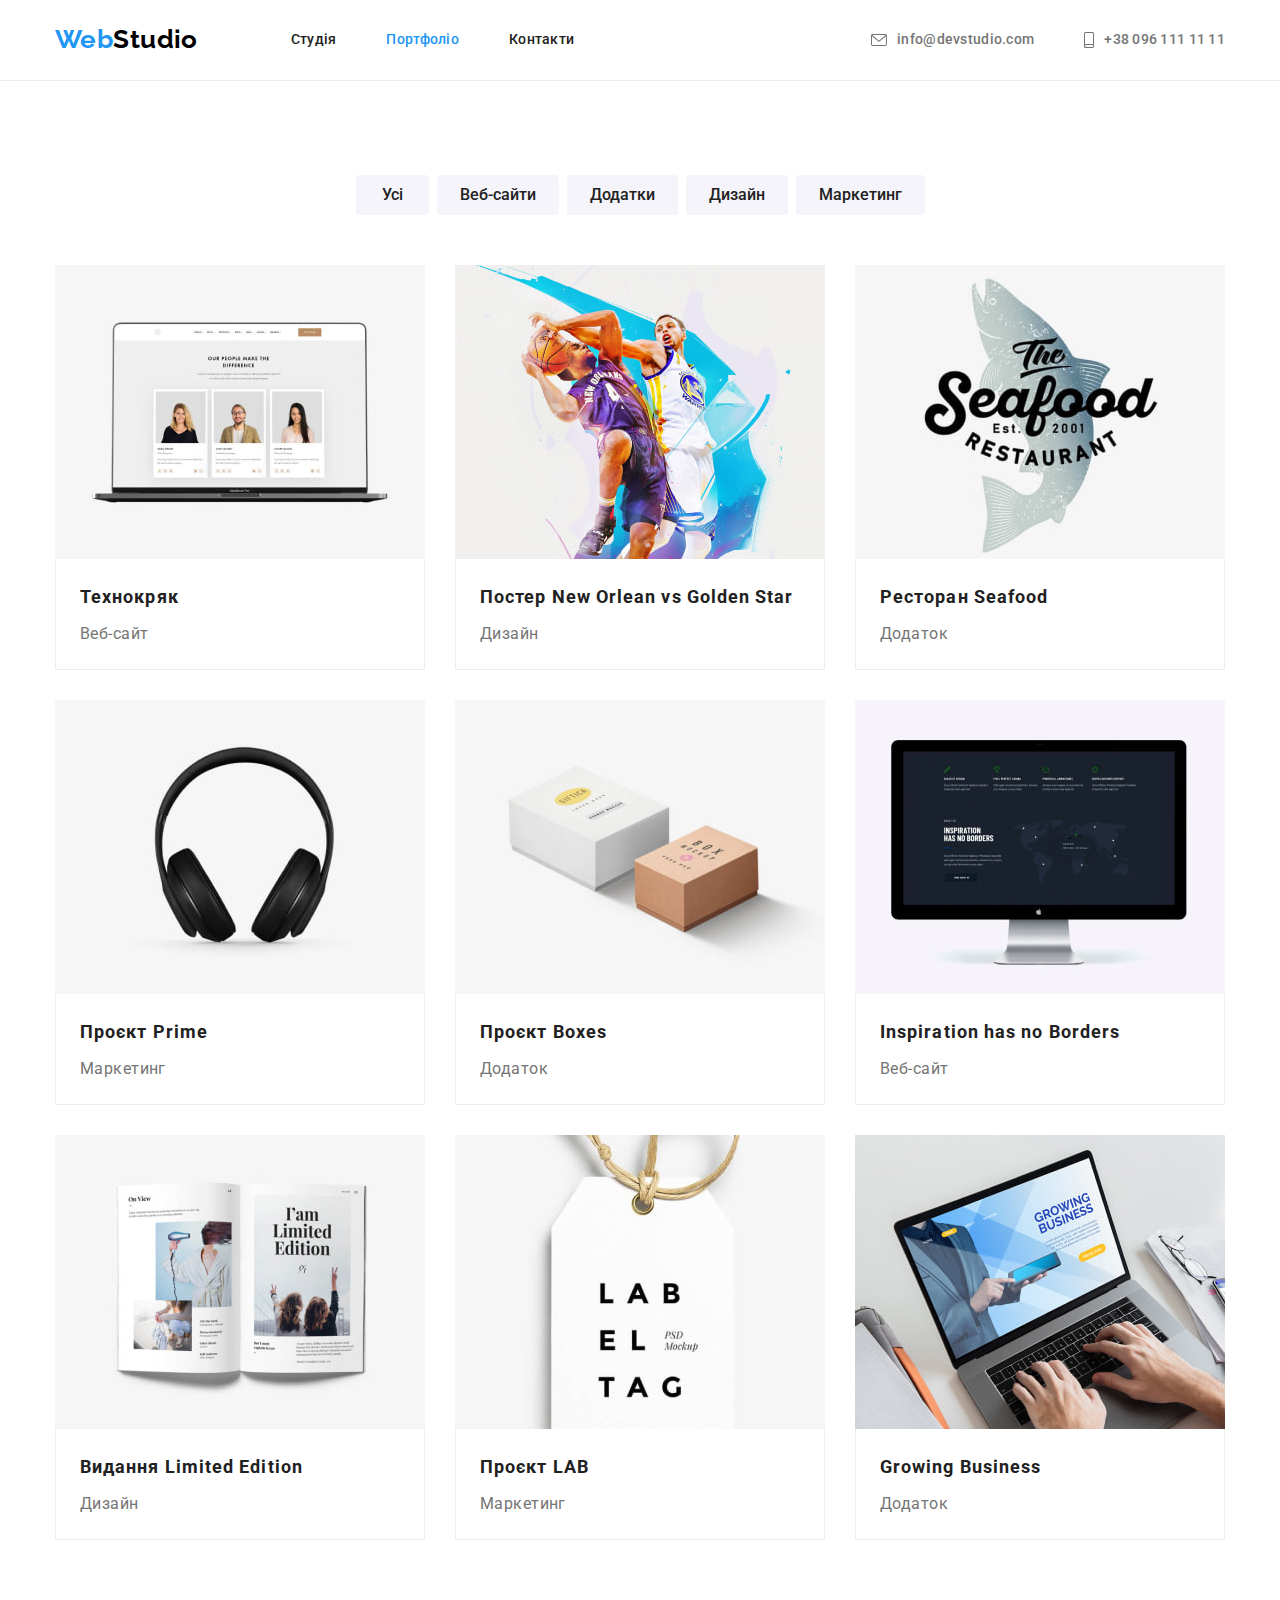
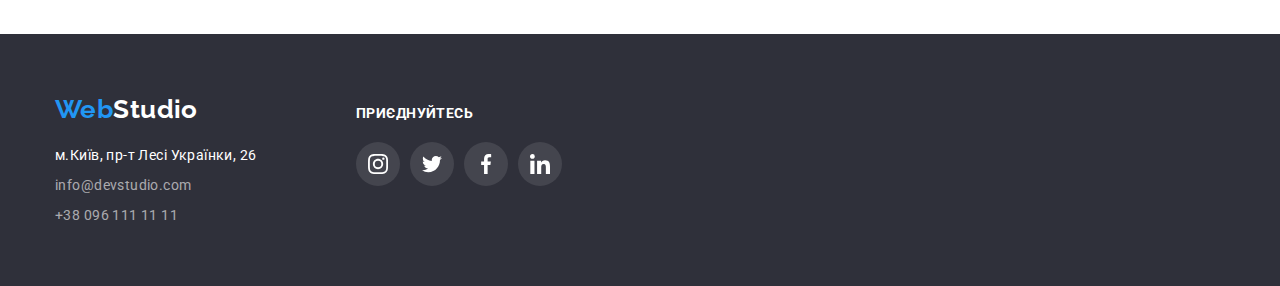
==== portfolio.html @ 9e5118ab "Initial commit" ====
<!DOCTYPE html>
<html lang="uk">
  <head>
    <meta charset="utf-8" />
    <meta http-equiv="x-ua-compatible" content="ie=edge" />
    <meta name="viewport" content="width=device-width, initial-scale=1.0" />
    <title>Портфоліо</title>
    <link
      href="https://fonts.googleapis.com/css2?family=Raleway:wght@700&family=Roboto:wght@400;500;700;900&display=swap"
      rel="stylesheet"
    />
    <link
      rel="stylesheet"
      href="https://cdnjs.cloudflare.com/ajax/libs/modern-normalize/1.1.0/modern-normalize.min.css"
    />
    <link rel="stylesheet" href="./css/styles.css" />
  </head>
  <body>
    <header class="page-header">
      <div class="container flexing">
        <nav class="flexing">
          <a href="./index.html" class="logo nounderline"
            ><span class="halflogo">Web</span>Studio</a
          >
          <ul class="site-nav list">
            <li class="list-item">
              <a href="./index.html" class="link nounderline">Студія</a>
            </li>
            <li class="list-item">
              <a href="./portfolio.html" class="link nounderline current"
                >Портфоліо</a
              >
            </li>
            <li class="list-item">
              <a href="#" class="link nounderline">Контакти</a>
            </li>
          </ul>
        </nav>
        <ul class="contact-list list">
          <li class="list-item">
            <a href="mailto:info@devstudio.com" class="contact nounderline">
              <svg class="icon-address" width="16" height="12">
                <use href="./images/sprite.svg#mail"></use>
              </svg>
              info@devstudio.com</a
            >
          </li>
          <li class="list-item">
            <a href="tel:+380961111111" class="contact nounderline">
              <svg class="icon-address" width="10" height="16">
                <use href="./images/sprite.svg#tel"></use>
              </svg>
              +38 096 111 11 11</a
            >
          </li>
        </ul>
      </div>
    </header>
    <main>
      <section class="section">
        <div class="container">
          <h1 class="invisible">Наші проєкти</h1>
          <!-- прихований заголовок -->
          <ul class="filter-buttons-list list">
            <li class="list-item">
              <button
                type="button"
                class="filter-button little-button section-background cursor-pointer"
              >
                Усі
              </button>
            </li>
            <li class="list-item">
              <button
                type="button"
                class="filter-button section-background cursor-pointer"
              >
                Веб-сайти
              </button>
            </li>
            <li class="list-item">
              <button
                type="button"
                class="filter-button section-background cursor-pointer"
              >
                Додатки
              </button>
            </li>
            <li class="list-item">
              <button
                type="button"
                class="filter-button section-background cursor-pointer"
              >
                Дизайн
              </button>
            </li>
            <li class="list-item">
              <button
                type="button"
                class="filter-button section-background cursor-pointer"
              >
                Маркетинг
              </button>
            </li>
          </ul>
          <ul class="projects-preview-list list">
            <li class="list-item">
              <a class="project-link nounderline" href="">
                <img
                  src="./images/portfolio/technokriak.jpg"
                  alt="сторінка у соцмережі з фотографіями на екрані ноутбука"
                />
                <div class="project-container">
                  <h2 class="project-preview-name">Технокряк</h2>
                  <p class="project-type">Веб-сайт</p>
                </div>
              </a>
            </li>
            <li class="list-item">
              <a class="project-link nounderline" href="">
                <img
                  src="./images/portfolio/basketposter.jpg"
                  alt="два баскетболісти борються за м'яч "
                  width="370"
                />
                <div class="project-container">
                  <h2 class="project-preview-name">
                    Постер New Orlean vs Golden Star
                  </h2>
                  <p class="project-type">Дизайн</p>
                </div>
              </a>
            </li>
            <li class="list-item">
              <a class="project-link nounderline" href="">
                <img
                  src="./images/portfolio/seafood.jpg"
                  alt="логотип ресторану-лосось"
                  width="370"
                />
                <div class="project-container">
                  <h2 class="project-preview-name">Ресторан Seafood</h2>
                  <p class="project-type">Додаток</p>
                </div>
              </a>
            </li>
            <li class="list-item">
              <a class="project-link nounderline" href="">
                <img
                  src="./images/portfolio/primeproject.jpg"
                  alt="чорні великі навушники"
                  width="370"
                />
                <div class="project-container">
                  <h2 class="project-preview-name">Проєкт Prime</h2>
                  <p class="project-type">Маркетинг</p>
                </div>
              </a>
            </li>
            <li class="list-item">
              <a class="project-link nounderline" href="">
                <img
                  src="./images/portfolio/boxesproject.jpg"
                  alt="біла і коричнева коробочки стоять поруч"
                  width="370"
                />
                <div class="project-container">
                  <h2 class="project-preview-name">Проєкт Boxes</h2>
                  <p class="project-type">Додаток</p>
                </div>
              </a>
            </li>
            <li class="list-item">
              <a class="project-link nounderline" href="">
                <img
                  src="./images/portfolio/inspirationwebsite.jpg"
                  alt="веб-сайт з картою світу на екрані монітора"
                  width="370"
                />
                <div class="project-container">
                  <h2 class="project-preview-name">
                    Inspiration has no Borders
                  </h2>
                  <p class="project-type">Веб-сайт</p>
                </div>
              </a>
            </li>
            <li class="list-item">
              <a class="project-link nounderline" href="">
                <img
                  src="./images/portfolio/booklimitededition.jpg"
                  alt="розгорнута книга"
                  width="370"
                />
                <div class="project-container">
                  <h2 class="project-preview-name">Видання Limited Edition</h2>
                  <p class="project-type">Дизайн</p>
                </div>
              </a>
            </li>
            <li class="list-item">
              <a class="project-link nounderline" href="">
                <img
                  src="./images/portfolio/labproject.jpg"
                  alt="логотип проєкту LAB у вигляді бірки зі шнурком"
                  width="370"
                />
                <div class="project-container">
                  <h2 class="project-preview-name">Проєкт LAB</h2>
                  <p class="project-type">Маркетинг</p>
                </div>
              </a>
            </li>
            <li class="list-item">
              <a class="project-link nounderline" href="">
                <img
                  src="./images/portfolio/growingbusiness.jpg"
                  alt="сторінка веб-сайту відкрита на ноутбуці"
                  width="370"
                />
                <div class="project-container">
                  <h2 class="project-preview-name">Growing Business</h2>
                  <p class="project-type">Додаток</p>
                </div>
              </a>
            </li>
          </ul>
        </div>
      </section>
    </main>
    <footer class="page-footer">
      <div class="container">
        <div class="container-logo-address-social">
          <div class="container-logo-address">
            <a href="./index.html" class="logo nounderline"
              ><span class="halflogo">Web</span>Studio</a
            >
            <address class="footer-contacts-area">
              <ul class="contact-list-footer list">
                <li>
                  <a
                    href="https://goo.gl/maps/9QX36jZyd1XsWhxr6"
                    class="contact-footer nounderline address-footer"
                    >м.Київ, пр-т Лесі Українки, 26</a
                  >
                </li>
                <li>
                  <a
                    href="mailto:info@devstudio.com"
                    class="contact-footer nounderline"
                    >info@devstudio.com</a
                  >
                </li>
                <li>
                  <a href="tel:+380961111111" class="contact-footer nounderline"
                    >+38 096 111 11 11</a
                  >
                </li>
              </ul>
            </address>
          </div>
          <div class="footer-social">
            <p class="join-social">Приєднуйтесь</p>
            <ul class="footer-social-list list">
              <li class="social-list-item">
                <a href="#">
                  <svg class="social-icon">
                    <use href="./images/sprite.svg#insta"></use>
                  </svg>
                </a>
              </li>
              <li class="social-list-item">
                <a href="#"
                  ><svg class="social-icon">
                    <use href="./images/sprite.svg#twit"></use>
                  </svg>
                </a>
              </li>
              <li class="social-list-item">
                <a href="#"
                  ><svg class="social-icon">
                    <use href="./images/sprite.svg#facebook"></use>
                  </svg>
                </a>
              </li>
              <li class="social-list-item">
                <a href="#"
                  ><svg class="social-icon">
                    <use href="./images/sprite.svg#linkedin"></use>
                  </svg>
                </a>
              </li>
            </ul>
          </div>
        </div>
      </div>
    </footer>
  </body>
</html>
---- css/styles.css ----
:root {
  --primary-text-color: #757575;
  --title-primary-text-color: #212121;
  --title-secondary-text-color: #ffffff;
  --primary-background-color: #2f303a;
  --secondary-background-color: #f5f4fa;
  --page-background: #ffffff;
  --accent-color: #2196f3;
  --logo-color: #000000;
  --icon-main-color: #afb1b8;
}

html {
  box-sizing: border-box;
}
*,
*::before,
*::after {
  box-sizing: inherit;
}

img {
  display: block;
  max-width: 100%;
  height: auto;
}

h1,
h2,
h3,
h4,
h5,
h6,
p,
ul {
  margin-top: 0;
  margin-right: 0;
  margin-bottom: 0;
  margin-left: 0;
}

body {
  color: var(--primary-text-color);
  background-color: var(--page-background);
  font-family: "Roboto", sans-serif;
  font-size: 14px;
  letter-spacing: 0.03em;
}

/* Убирает форматирование списков */
.list {
  list-style: none;
  padding: 0;
  margin: 0;
}
/* Убирает форматирование ссылок */
.nounderline {
  text-decoration: none;
}

/* делает невидимым */
.invisible {
  display: block;
  height: 0;
  color: transparent;
}

/* Фон чередующихся секций */
.section-background {
  background-color: var(--secondary-background-color);
}

/* Курсор указатель для кнопок */
.cursor-pointer {
  cursor: pointer;
}

/* Ставит флексбокс и центрирует содержимое */
.flexing {
  display: flex;
  align-items: center;
}

/* Ширина контентной области */
.container {
  width: 1200px;
  padding-left: 15px;
  padding-right: 15px;
  margin-left: auto;
  margin-right: auto;
}

/* Хедер */
.page-header {
  border-bottom: 1px solid #ececec;
}

/* Формат логотипа */
.logo {
  color: var(--logo-color);

  font-family: Raleway, sans-serif;
  font-weight: 700;
  font-size: 26px;
  line-height: 1.2;
}
/* Формат логотипа в футере */
.page-footer .logo {
  color: var(--title-secondary-text-color);
}
/* Половину логотипа делает #2196F3 */
.logo .halflogo {
  color: var(--accent-color);
}

/* Навигация по сайту */
.site-nav {
  display: flex;
  margin-left: 93px;
}

.site-nav .link {
  display: block;
  padding-top: 32px;
  padding-bottom: 32px;

  color: var(--title-primary-text-color);

  font-weight: 500;
  /* font-size: 14px; наследуется из боди */
  line-height: 1.14;
  letter-spacing: 0.02em;
}

.site-nav .current,
.site-nav .link:focus,
.site-nav .link:hover {
  color: var(--accent-color);
}

.site-nav .list-item:not(:last-child) {
  margin-right: 50px;
}

/* Список контактов */
.contact-list {
  display: flex;
  margin-left: auto;
}
.icon-address {
  margin-right: 10px;
}
.contact-list .contact {
  display: flex;
  align-items: center;
  padding-top: 32px;
  padding-bottom: 32px;

  color: var(--primary-text-color);
  fill: var(--primary-text-color);
  font-weight: 500;
  /* font-size: 14px; наследуется из боди */
  line-height: 1.14;
  letter-spacing: 0.02em;
}
.contact-list .contact:focus,
.contact-list .contact:hover {
  color: var(--accent-color);
  fill: var(--accent-color);
}

.contact-list .list-item:not(:last-child) {
  margin-right: 50px;
}
/* Формат секций */
.section {
  padding-top: 94px;
  padding-bottom: 94px;
}
/* Заголовки секций */
.section-header {
  color: var(--title-primary-text-color);
  /* font-weight: 700; значение для заголовков умолчанию*/
  font-size: 36px;
  line-height: 1.17;
  text-align: center;
}

/* Секция-герой */
.hero-zone {
  height: 600px;
  max-width: 1600px;
  padding-top: 200px;
  padding-bottom: 200px;
  margin-left: auto;
  margin-right: auto;
  text-align: center;

  background-image: linear-gradient(
      to right,
      rgba(47, 48, 58, 0.4),
      rgba(47, 48, 58, 0.4)
    ),
    url(../images/hero.jpg);
  background-color: #c4c4c4;
  background-repeat: no-repeat;
  background-position: center;
  background-size: cover;
}
.hero-zone .hero-header {
  width: 696px;
  margin-left: auto;
  margin-right: auto;

  color: var(--title-secondary-text-color);

  font-weight: 900;
  font-size: 44px;
  line-height: 1.36;
  letter-spacing: 0.06em;
  text-transform: uppercase;
}
.hero-zone .hero-button {
  display: inline-block;
  min-width: 216px;
  padding: 10px 32px;
  margin-top: 30px;

  box-shadow: 0px 4px 4px rgba(0, 0, 0, 0.15);
  border-radius: 4px;
  border: 1px solid transparent;
  color: var(--title-secondary-text-color);
  background-color: var(--accent-color);

  font-family: inherit;
  font-weight: 700;
  font-size: 16px;
  line-height: 1.88;
  letter-spacing: 0.06em;
}
.hero-zone .hero-button:hover,
.hero-zone .hero-button:focus {
  background-color: #188ce8;
}

/* Секция Преимущества */
.section.benefits-section {
  padding-bottom: 0;
}
.benefits-list {
  display: flex;
  justify-content: center;
}
.benefits-list .list-item {
  width: calc((100%-90px) / 4);
}
.benefits-list .list-item:not(:last-child) {
  margin-right: 30px;
}
.benefit-icon {
  width: 70px;
  height: 70px;
}
.benefit-icon-container {
  display: flex;
  justify-content: center;
  align-items: center;
  width: 270px;
  height: 120px;
  margin-bottom: 30px;

  background-color: var(--secondary-background-color);
  border-radius: 4px;
  border-color: transparent;
}
.benefits-list .benefit-header {
  color: var(--title-primary-text-color);
  /* font-weight: 700; значение для заголовков умолчанию*/
  font-size: 14px;
  line-height: 1.14;
  text-transform: uppercase;
}
.list-item .plaintext {
  margin-top: 10px;
  /* font-weight: 400; значение для параграфа умолчанию */
  /* font-size: 14px; наследуется из боди */
  line-height: 1.71;
}

/* секция Чим займаємося */
.works-list {
  display: flex;
  justify-content: space-between;
  margin-top: 50px;
}

/* Секция Наша команда */
.team-list {
  margin-top: 50px;
  display: flex;
  justify-content: space-between;
}
.team-list .list-item {
  width: 270px;

  background-color: var(--page-background);
  box-shadow: 0px 1px 3px rgba(0, 0, 0, 0.12), 0px 1px 1px rgba(0, 0, 0, 0.14),
    0px 2px 1px rgba(0, 0, 0, 0.2);
  border-radius: 0px 0px 4px 4px;
}
.team-container {
  padding-top: 30px;
  padding-bottom: 30px;
}

.team-list .teammate-name {
  color: var(--title-primary-text-color);
  font-weight: 500;
  font-size: 16px;
  line-height: 1.19;
  text-align: center;
}
.team-list .teammate-position {
  /* font-weight: 400 значение для параграфа умолчанию */
  margin-top: 10px;

  font-size: 16px;
  line-height: 1.19;
  text-align: center;
}
/* Соцсети */
.teammate-social-list {
  display: flex;
  justify-content: center;
  gap: 10px;
  margin-top: 16px;
}

.social-list-item a {
  display: flex;
  align-items: center;
  justify-content: center;
  width: 44px;
  height: 44px;
  border-radius: 50%;
  color: var(--icon-main-color);
}
.social-icon {
  height: 20px;
  width: 20px;
  fill: currentColor;
}
.social-list-item a:hover {
  background-color: var(--accent-color);
  color: var(--page-background);
}
/* Постійні клієнти */
.clients-list {
  display: flex;
  justify-content: space-between;
  margin-top: 50px;
}
.clients-list-item a {
  display: flex;
  align-items: center;
  justify-content: center;
  width: 170px;
  height: 92px;
  border: 1px solid var(--icon-main-color);
  border-radius: 4px;

  color: var(--icon-main-color);
}

.client-icon {
  height: 60px;
  width: 106px;
  fill: currentColor;
}
.clients-list-item a:hover {
  color: var(--accent-color);
  border-color: var(--accent-color);
}
/* СТРАНИЦА ПОРТФОЛИО */
/* Кнопки фильтра превью проектов*/
.filter-buttons-list {
  display: flex;
  justify-content: center;
  margin-bottom: 50px;
}

.filter-buttons-list .filter-button {
  padding-top: 6px;
  padding-bottom: 6px;
  padding-right: 22px;
  padding-left: 22px;

  color: var(--title-primary-text-color);
  background-color: var(--secondary-background-color);
  font-family: inherit;
  font-weight: 500;
  font-size: 16px;
  line-height: 1.62;
  text-align: center;
  border: 1px solid transparent;
  border-radius: 4px;
}
.filter-buttons-list .filter-button:focus,
.filter-buttons-list .filter-button:hover {
  color: var(--title-secondary-text-color);
  background-color: var(--accent-color);
  box-shadow: 0px 3px 1px rgba(0, 0, 0, 0.1), 0px 1px 2px rgba(0, 0, 0, 0.08),
    0px 2px 2px rgba(0, 0, 0, 0.12);
}
.filter-buttons-list .list-item:not(:last-child) {
  margin-right: 8px;
}
.filter-button.little-button {
  padding-right: 25px;
  padding-left: 25px;
}

/* Секция превью проектов */
.projects-preview-list {
  display: flex;
  flex-wrap: wrap;
  margin: -15px;
}
.projects-preview-list .list-item {
  margin: 15px;
  width: 370px;
}
.project-container {
  padding-top: 20px;
  padding-bottom: 20px;
  padding-left: 24px;
  padding-right: 24px;
  border-right: 1px solid #eeeeee;
  border-bottom: 1px solid #eeeeee;
  border-left: 1px solid #eeeeee;
}
.projects-preview-list .project-link {
  display: block;
}
.projects-preview-list .project-link:hover {
  box-shadow: 0px 1px 1px rgba(0, 0, 0, 0.12), 0px 4px 4px rgba(0, 0, 0, 0.06),
    1px 4px 6px rgba(0, 0, 0, 0.16);
}
.projects-preview-list .project-preview-name {
  color: var(--title-primary-text-color);
  font-weight: 700;
  font-size: 18px;
  line-height: 2;
  letter-spacing: 0.06em;
}
.projects-preview-list .project-type {
  color: var(--primary-text-color);

  margin-top: 4px;
  font-weight: 400;
  font-size: 16px;
  line-height: 1.88;
}
/* Футер */
.page-footer {
  background-color: var(--primary-background-color);
  padding-top: 60px;
  padding-bottom: 60px;
}

/* Адрес в футере*/
.footer-contacts-area {
  margin-top: 20px;
  width: 231px;
}
.contact-footer {
  display: block;
  margin-top: 9px;
}
.contact-footer.address-footer {
  color: var(--title-secondary-text-color);
  margin-top: 0;
}
.contact-footer {
  color: rgb(255, 255, 255, 0.6);
  /* font-weight: 400; */
  /* font-size: 14px; наследуется из боди */
  font-style: normal;
  line-height: 1.5;
}
.contact-footer:focus,
.contact-footer:hover {
  color: var(--accent-color);
}
/* Социальные сети в футере */

.container-logo-address-social {
  display: flex;
  align-items: baseline;
}
.footer-social {
  margin-left: 70px;
}
.footer-social-list {
  display: flex;
  justify-content: center;
  gap: 10px;
  width: 206px;
  margin-top: 20px;
}
.join-social {
  color: var(--title-secondary-text-color);
  font-weight: 700;
  font-size: 14px;
  line-height: 1.14;
  text-transform: uppercase;
}
.footer-social-list a {
  color: var(--page-background);
  background-color: rgba(255, 255, 255, 0.1);
}
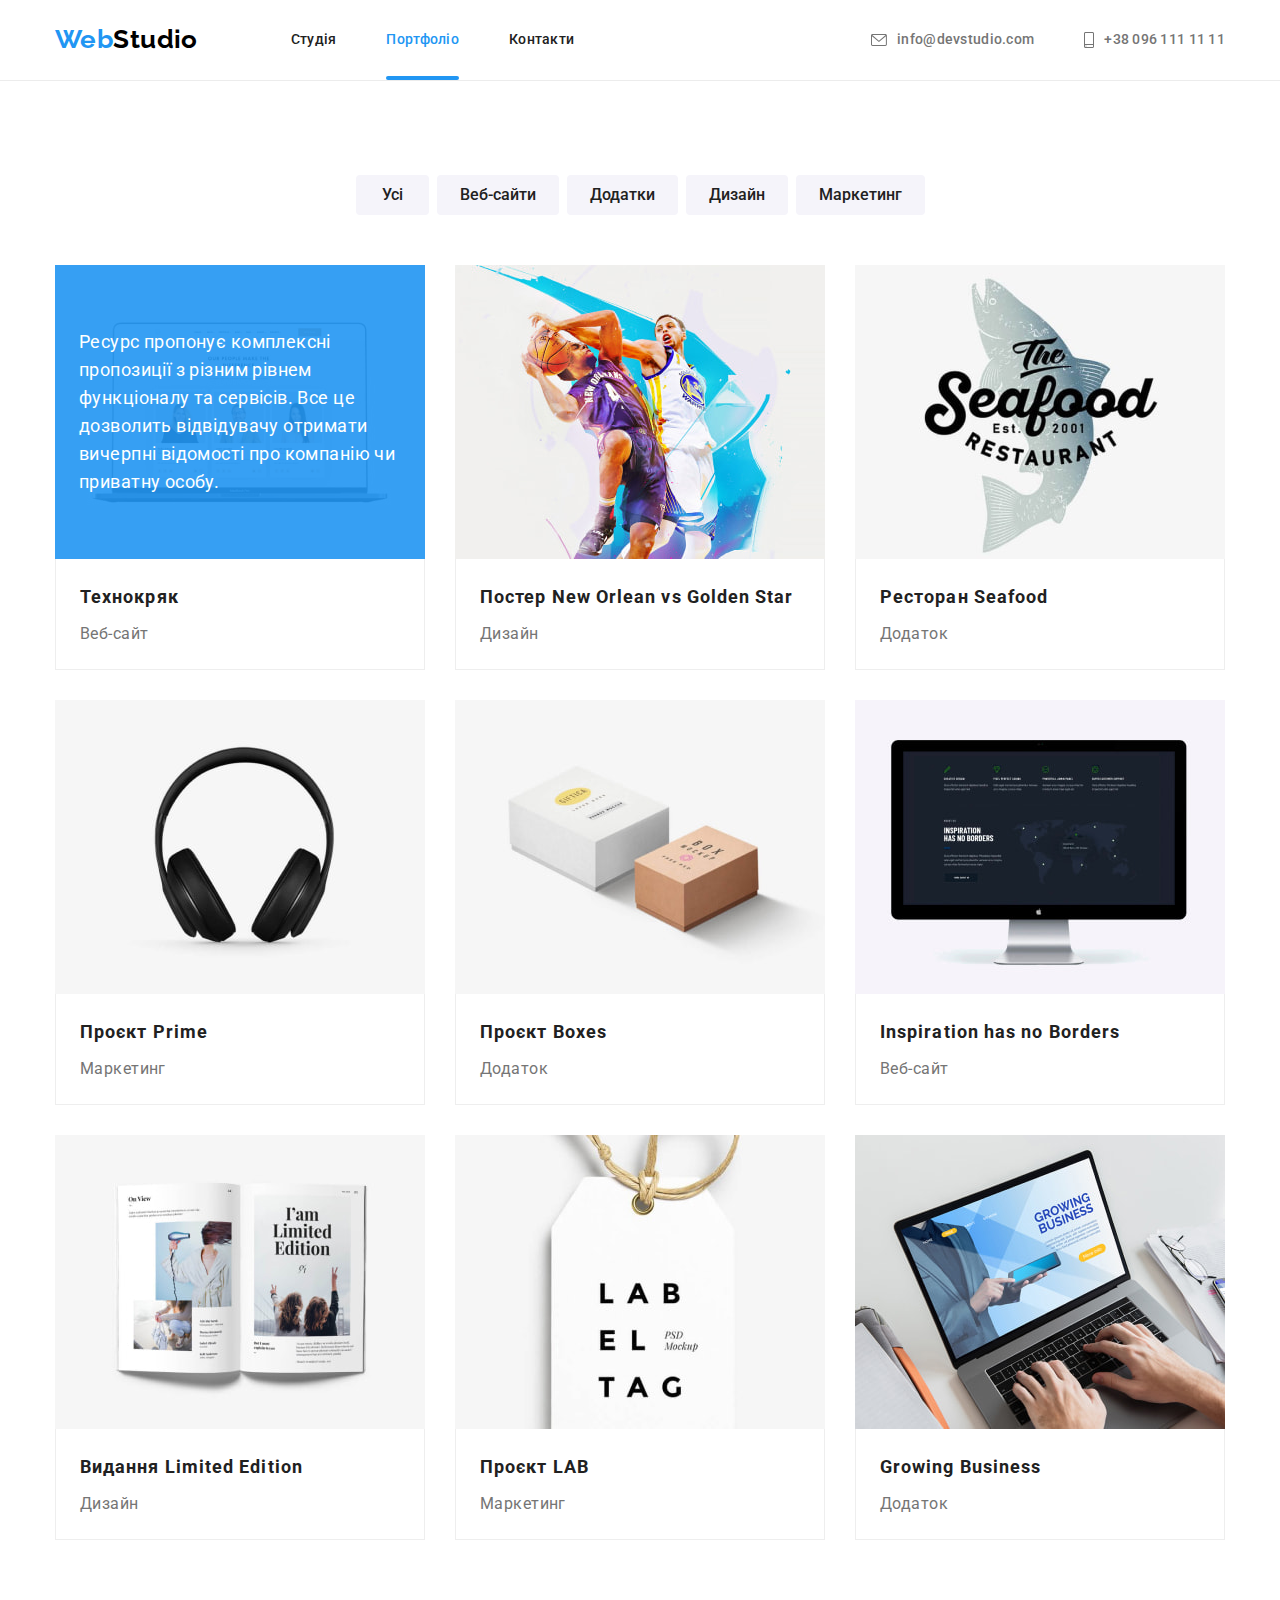
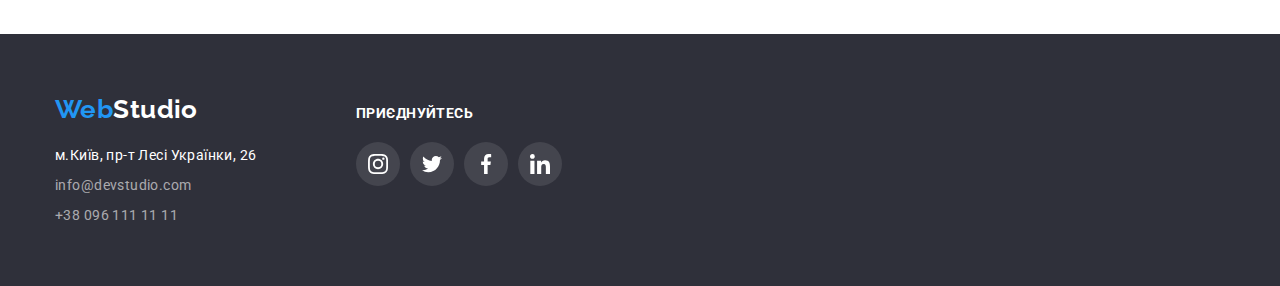
==== commit b1cea809: "feat:add overlay on projects preview" ====
--- a/portfolio.html
+++ b/portfolio.html
@@ -106,10 +106,17 @@
           <ul class="projects-preview-list list">
             <li class="list-item">
               <a class="project-link nounderline" href="">
-                <img
-                  src="./images/portfolio/technokriak.jpg"
-                  alt="сторінка у соцмережі з фотографіями на екрані ноутбука"
-                />
+                <div class="project-img-thumb">
+                  <img
+                    src="./images/portfolio/technokriak.jpg"
+                    alt="сторінка у соцмережі з фотографіями на екрані ноутбука"
+                  />
+                  <p class="project-title">
+                    Ресурс пропонує комплексні пропозиції з різним рівнем
+                    функціоналу та сервісів. Все це дозволить відвідувачу
+                    отримати вичерпні відомості про компанію чи приватну особу.
+                  </p>
+                </div>
                 <div class="project-container">
                   <h2 class="project-preview-name">Технокряк</h2>
                   <p class="project-type">Веб-сайт</p>
--- a/css/styles.css
+++ b/css/styles.css
@@ -120,6 +120,7 @@
 }
 
 .site-nav .link {
+  position: relative;
   display: block;
   padding-top: 32px;
   padding-bottom: 32px;
@@ -130,6 +131,16 @@
   /* font-size: 14px; наследуется из боди */
   line-height: 1.14;
   letter-spacing: 0.02em;
+}
+.site-nav .current::after {
+  position: absolute;
+  bottom: 0;
+  left: 0;
+  content: "";
+  width: 100%;
+  height: 4px;
+  border-radius: 2px;
+  background-color: var(--accent-color);
 }
 
 .site-nav .current,
@@ -290,10 +301,31 @@
 /* секция Чим займаємося */
 .works-list {
   display: flex;
-  justify-content: space-between;
+  gap: 30px;
   margin-top: 50px;
 }
-
+.works-list .list-item {
+  position: relative;
+  width: calc((100%-60) / 3);
+}
+.works-list .work-title {
+  position: absolute;
+  bottom: 0;
+  left: 0;
+  content: "";
+  width: 100%;
+  height: 70px;
+  text-align: center;
+  padding-top: 27px;
+  padding-bottom: 27px;
+  background-color: rgba(47, 48, 58, 0.8);
+
+  font-size: 14px;
+  line-height: calc(16 / 14);
+  text-transform: uppercase;
+
+  color: var(--title-secondary-text-color);
+}
 /* Секция Наша команда */
 .team-list {
   margin-top: 50px;
@@ -344,12 +376,14 @@
   height: 44px;
   border-radius: 50%;
   color: var(--icon-main-color);
+  outline: none;
 }
 .social-icon {
   height: 20px;
   width: 20px;
   fill: currentColor;
 }
+.social-list-item a:focus,
 .social-list-item a:hover {
   background-color: var(--accent-color);
   color: var(--page-background);
@@ -368,7 +402,7 @@
   height: 92px;
   border: 1px solid var(--icon-main-color);
   border-radius: 4px;
-
+  outline: none;
   color: var(--icon-main-color);
 }
 
@@ -377,6 +411,7 @@
   width: 106px;
   fill: currentColor;
 }
+.clients-list-item a:focus,
 .clients-list-item a:hover {
   color: var(--accent-color);
   border-color: var(--accent-color);
@@ -421,6 +456,24 @@
 }
 
 /* Секция превью проектов */
+.project-img-thumb {
+  position: relative;
+}
+.project-img-thumb .project-title {
+  position: absolute;
+  bottom: 0;
+  left: 0;
+  content: "";
+  width: 100%;
+  height: 100%;
+  padding: 63px 24px;
+  background-color: rgba(33, 150, 243, 0.9);
+
+  font-size: 18px;
+  line-height: calc(28 / 18);
+
+  color: var(--title-secondary-text-color);
+}
 .projects-preview-list {
   display: flex;
   flex-wrap: wrap;
@@ -442,6 +495,7 @@
 .projects-preview-list .project-link {
   display: block;
 }
+.projects-preview-list .project-link:focus,
 .projects-preview-list .project-link:hover {
   box-shadow: 0px 1px 1px rgba(0, 0, 0, 0.12), 0px 4px 4px rgba(0, 0, 0, 0.06),
     1px 4px 6px rgba(0, 0, 0, 0.16);
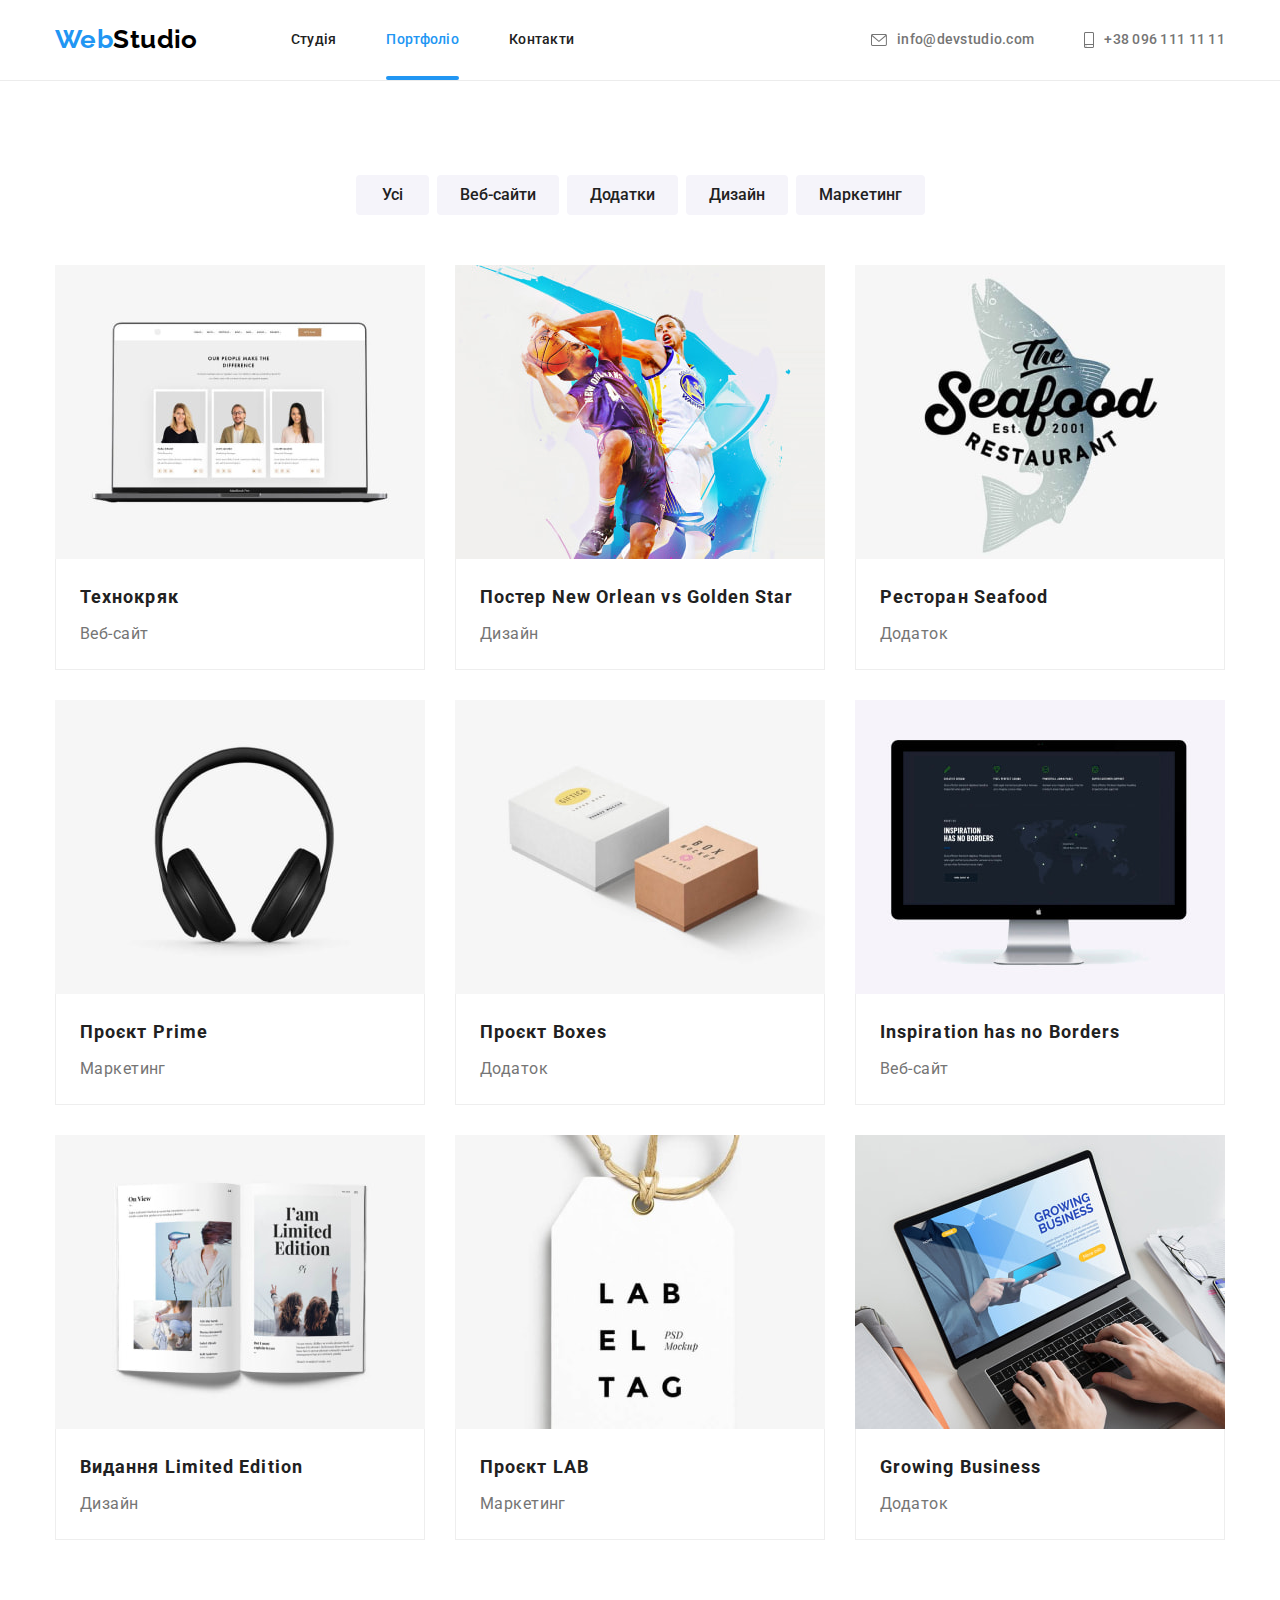
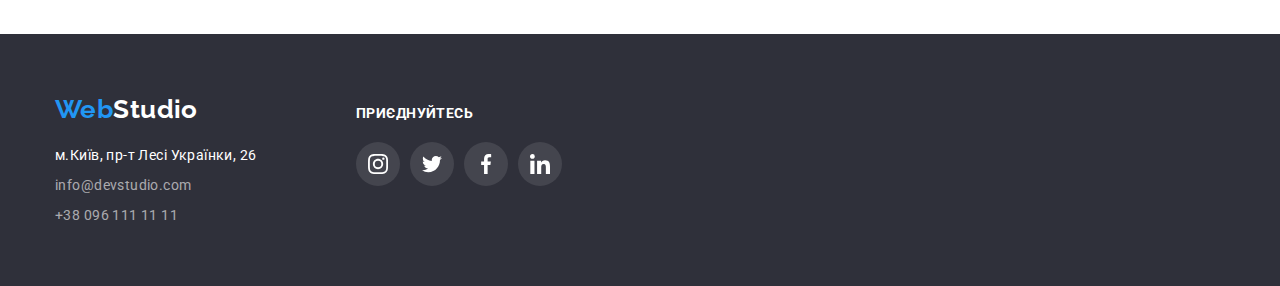
==== commit 3577a178: "feat: add overlay to all projects images" ====
--- a/portfolio.html
+++ b/portfolio.html
@@ -125,11 +125,18 @@
             </li>
             <li class="list-item">
               <a class="project-link nounderline" href="">
-                <img
-                  src="./images/portfolio/basketposter.jpg"
-                  alt="два баскетболісти борються за м'яч "
-                  width="370"
-                />
+                <div class="project-img-thumb">
+                  <img
+                    src="./images/portfolio/basketposter.jpg"
+                    alt="два баскетболісти борються за м'яч "
+                    width="370"
+                  />
+                  <p class="project-title">
+                    Ресурс пропонує комплексні пропозиції з різним рівнем
+                    функціоналу та сервісів. Все це дозволить відвідувачу
+                    отримати вичерпні відомості про компанію чи приватну особу.
+                  </p>
+                </div>
                 <div class="project-container">
                   <h2 class="project-preview-name">
                     Постер New Orlean vs Golden Star
@@ -140,11 +147,18 @@
             </li>
             <li class="list-item">
               <a class="project-link nounderline" href="">
-                <img
-                  src="./images/portfolio/seafood.jpg"
-                  alt="логотип ресторану-лосось"
-                  width="370"
-                />
+                <div class="project-img-thumb">
+                  <img
+                    src="./images/portfolio/seafood.jpg"
+                    alt="логотип ресторану-лосось"
+                    width="370"
+                  />
+                  <p class="project-title">
+                    Ресурс пропонує комплексні пропозиції з різним рівнем
+                    функціоналу та сервісів. Все це дозволить відвідувачу
+                    отримати вичерпні відомості про компанію чи приватну особу.
+                  </p>
+                </div>
                 <div class="project-container">
                   <h2 class="project-preview-name">Ресторан Seafood</h2>
                   <p class="project-type">Додаток</p>
@@ -153,11 +167,18 @@
             </li>
             <li class="list-item">
               <a class="project-link nounderline" href="">
-                <img
-                  src="./images/portfolio/primeproject.jpg"
-                  alt="чорні великі навушники"
-                  width="370"
-                />
+                <div class="project-img-thumb">
+                  <img
+                    src="./images/portfolio/primeproject.jpg"
+                    alt="чорні великі навушники"
+                    width="370"
+                  />
+                  <p class="project-title">
+                    Ресурс пропонує комплексні пропозиції з різним рівнем
+                    функціоналу та сервісів. Все це дозволить відвідувачу
+                    отримати вичерпні відомості про компанію чи приватну особу.
+                  </p>
+                </div>
                 <div class="project-container">
                   <h2 class="project-preview-name">Проєкт Prime</h2>
                   <p class="project-type">Маркетинг</p>
@@ -166,11 +187,18 @@
             </li>
             <li class="list-item">
               <a class="project-link nounderline" href="">
-                <img
-                  src="./images/portfolio/boxesproject.jpg"
-                  alt="біла і коричнева коробочки стоять поруч"
-                  width="370"
-                />
+                <div class="project-img-thumb">
+                  <img
+                    src="./images/portfolio/boxesproject.jpg"
+                    alt="біла і коричнева коробочки стоять поруч"
+                    width="370"
+                  />
+                  <p class="project-title">
+                    Ресурс пропонує комплексні пропозиції з різним рівнем
+                    функціоналу та сервісів. Все це дозволить відвідувачу
+                    отримати вичерпні відомості про компанію чи приватну особу.
+                  </p>
+                </div>
                 <div class="project-container">
                   <h2 class="project-preview-name">Проєкт Boxes</h2>
                   <p class="project-type">Додаток</p>
@@ -179,11 +207,18 @@
             </li>
             <li class="list-item">
               <a class="project-link nounderline" href="">
-                <img
-                  src="./images/portfolio/inspirationwebsite.jpg"
-                  alt="веб-сайт з картою світу на екрані монітора"
-                  width="370"
-                />
+                <div class="project-img-thumb">
+                  <img
+                    src="./images/portfolio/inspirationwebsite.jpg"
+                    alt="веб-сайт з картою світу на екрані монітора"
+                    width="370"
+                  />
+                  <p class="project-title">
+                    Ресурс пропонує комплексні пропозиції з різним рівнем
+                    функціоналу та сервісів. Все це дозволить відвідувачу
+                    отримати вичерпні відомості про компанію чи приватну особу.
+                  </p>
+                </div>
                 <div class="project-container">
                   <h2 class="project-preview-name">
                     Inspiration has no Borders
@@ -194,11 +229,18 @@
             </li>
             <li class="list-item">
               <a class="project-link nounderline" href="">
-                <img
-                  src="./images/portfolio/booklimitededition.jpg"
-                  alt="розгорнута книга"
-                  width="370"
-                />
+                <div class="project-img-thumb">
+                  <img
+                    src="./images/portfolio/booklimitededition.jpg"
+                    alt="розгорнута книга"
+                    width="370"
+                  />
+                  <p class="project-title">
+                    Ресурс пропонує комплексні пропозиції з різним рівнем
+                    функціоналу та сервісів. Все це дозволить відвідувачу
+                    отримати вичерпні відомості про компанію чи приватну особу.
+                  </p>
+                </div>
                 <div class="project-container">
                   <h2 class="project-preview-name">Видання Limited Edition</h2>
                   <p class="project-type">Дизайн</p>
@@ -207,11 +249,18 @@
             </li>
             <li class="list-item">
               <a class="project-link nounderline" href="">
-                <img
-                  src="./images/portfolio/labproject.jpg"
-                  alt="логотип проєкту LAB у вигляді бірки зі шнурком"
-                  width="370"
-                />
+                <div class="project-img-thumb">
+                  <img
+                    src="./images/portfolio/labproject.jpg"
+                    alt="логотип проєкту LAB у вигляді бірки зі шнурком"
+                    width="370"
+                  />
+                  <p class="project-title">
+                    Ресурс пропонує комплексні пропозиції з різним рівнем
+                    функціоналу та сервісів. Все це дозволить відвідувачу
+                    отримати вичерпні відомості про компанію чи приватну особу.
+                  </p>
+                </div>
                 <div class="project-container">
                   <h2 class="project-preview-name">Проєкт LAB</h2>
                   <p class="project-type">Маркетинг</p>
@@ -220,11 +269,18 @@
             </li>
             <li class="list-item">
               <a class="project-link nounderline" href="">
-                <img
-                  src="./images/portfolio/growingbusiness.jpg"
-                  alt="сторінка веб-сайту відкрита на ноутбуці"
-                  width="370"
-                />
+                <div class="project-img-thumb">
+                  <img
+                    src="./images/portfolio/growingbusiness.jpg"
+                    alt="сторінка веб-сайту відкрита на ноутбуці"
+                    width="370"
+                  />
+                  <p class="project-title">
+                    Ресурс пропонує комплексні пропозиції з різним рівнем
+                    функціоналу та сервісів. Все це дозволить відвідувачу
+                    отримати вичерпні відомості про компанію чи приватну особу.
+                  </p>
+                </div>
                 <div class="project-container">
                   <h2 class="project-preview-name">Growing Business</h2>
                   <p class="project-type">Додаток</p>
--- a/css/styles.css
+++ b/css/styles.css
@@ -8,6 +8,7 @@
   --accent-color: #2196f3;
   --logo-color: #000000;
   --icon-main-color: #afb1b8;
+  --time-function: cubic-bezier(0.4, 0, 0.2, 1);
 }
 
 html {
@@ -126,6 +127,7 @@
   padding-bottom: 32px;
 
   color: var(--title-primary-text-color);
+  transition: color 250ms var(--time-function);
 
   font-weight: 500;
   /* font-size: 14px; наследуется из боди */
@@ -169,6 +171,8 @@
 
   color: var(--primary-text-color);
   fill: var(--primary-text-color);
+  transition: color 250ms var(--time-function), fill 250ms var(--time-function);
+
   font-weight: 500;
   /* font-size: 14px; наследуется из боди */
   line-height: 1.14;
@@ -242,6 +246,7 @@
   border: 1px solid transparent;
   color: var(--title-secondary-text-color);
   background-color: var(--accent-color);
+  transition: background-color 250ms var(--time-function);
 
   font-family: inherit;
   font-weight: 700;
@@ -375,7 +380,10 @@
   width: 44px;
   height: 44px;
   border-radius: 50%;
+  background-color: transparent;
   color: var(--icon-main-color);
+  transition: color 250ms var(--time-function),
+    background-color 250ms var(--time-function);
   outline: none;
 }
 .social-icon {
@@ -404,6 +412,8 @@
   border-radius: 4px;
   outline: none;
   color: var(--icon-main-color);
+  transition: color 250ms var(--time-function),
+    border-color 250ms var(--time-function);
 }
 
 .client-icon {
@@ -432,6 +442,10 @@
 
   color: var(--title-primary-text-color);
   background-color: var(--secondary-background-color);
+  transition: color 250ms var(--time-function),
+    background-color 250ms var(--time-function),
+    box-shadow 250ms var(--time-function);
+
   font-family: inherit;
   font-weight: 500;
   font-size: 16px;
@@ -456,9 +470,44 @@
 }
 
 /* Секция превью проектов */
+
+.projects-preview-list {
+  display: flex;
+  flex-wrap: wrap;
+  margin: -15px;
+}
+.projects-preview-list .list-item {
+  margin: 15px;
+  width: 370px;
+}
+.project-container {
+  padding-top: 20px;
+  padding-bottom: 20px;
+  padding-left: 24px;
+  padding-right: 24px;
+  border-right: 1px solid #eeeeee;
+  border-bottom: 1px solid #eeeeee;
+  border-left: 1px solid #eeeeee;
+}
+.projects-preview-list .project-link {
+  display: block;
+  transition: box-shadow 250ms var(--time-function);
+}
+.projects-preview-list .project-link:focus,
+.projects-preview-list .project-link:hover {
+  box-shadow: 0px 1px 1px rgba(0, 0, 0, 0.12), 0px 4px 4px rgba(0, 0, 0, 0.06),
+    1px 4px 6px rgba(0, 0, 0, 0.16);
+}
+
 .project-img-thumb {
   position: relative;
-}
+  overflow: hidden;
+}
+.project-link:hover .project-title,
+.project-link:focus .project-title {
+  transform: translateY(0);
+}
+
 .project-img-thumb .project-title {
   position: absolute;
   bottom: 0;
@@ -467,39 +516,16 @@
   width: 100%;
   height: 100%;
   padding: 63px 24px;
-  background-color: rgba(33, 150, 243, 0.9);
+  transform: translateY(101%);
+  transition: transform 250ms var(--time-function);
 
   font-size: 18px;
   line-height: calc(28 / 18);
 
   color: var(--title-secondary-text-color);
-}
-.projects-preview-list {
-  display: flex;
-  flex-wrap: wrap;
-  margin: -15px;
-}
-.projects-preview-list .list-item {
-  margin: 15px;
-  width: 370px;
-}
-.project-container {
-  padding-top: 20px;
-  padding-bottom: 20px;
-  padding-left: 24px;
-  padding-right: 24px;
-  border-right: 1px solid #eeeeee;
-  border-bottom: 1px solid #eeeeee;
-  border-left: 1px solid #eeeeee;
-}
-.projects-preview-list .project-link {
-  display: block;
-}
-.projects-preview-list .project-link:focus,
-.projects-preview-list .project-link:hover {
-  box-shadow: 0px 1px 1px rgba(0, 0, 0, 0.12), 0px 4px 4px rgba(0, 0, 0, 0.06),
-    1px 4px 6px rgba(0, 0, 0, 0.16);
-}
+  background-color: rgba(33, 150, 243, 0.9);
+}
+
 .projects-preview-list .project-preview-name {
   color: var(--title-primary-text-color);
   font-weight: 700;
@@ -537,8 +563,8 @@
 }
 .contact-footer {
   color: rgb(255, 255, 255, 0.6);
-  /* font-weight: 400; */
-  /* font-size: 14px; наследуется из боди */
+  transition: color 250ms var(--time-function);
+
   font-style: normal;
   line-height: 1.5;
 }
@@ -573,3 +599,55 @@
   color: var(--page-background);
   background-color: rgba(255, 255, 255, 0.1);
 }
+
+/* Модал */
+.backdrop {
+  position: fixed;
+  top: 0;
+  left: 0;
+  width: 100%;
+  height: 100%;
+  background-color: rgba(0, 0, 0, 0.2);
+  transition: opacity 500ms var(--time-function);
+}
+.modal {
+  position: absolute;
+  top: 50%;
+  left: 50%;
+  transform: translate(-50%, -50%) scale(1);
+  min-width: 528px;
+  min-height: 581px;
+
+  background: var(--page-background);
+  box-shadow: 0px 1px 3px rgba(0, 0, 0, 0.12), 0px 1px 1px rgba(0, 0, 0, 0.14),
+    0px 2px 1px rgba(0, 0, 0, 0.2);
+  border-radius: 4px;
+
+  transition: transform 500ms var(--time-function);
+}
+.backdrop.is-hidden .modal {
+  transform: translate(-50%, -50%) scale(0.1);
+}
+.x-button {
+  position: absolute;
+  top: 8px;
+  right: 8px;
+  width: 30px;
+  height: 30px;
+  display: flex;
+  align-items: center;
+  justify-content: center;
+  padding: 0;
+
+  background-color: var(--page-background);
+  border: 1px solid rgba(0, 0, 0, 0.1);
+  border-radius: 50%;
+}
+.x-icon {
+  fill: var(--logo-color);
+}
+
+.is-hidden {
+  opacity: 0;
+  pointer-events: none;
+}
